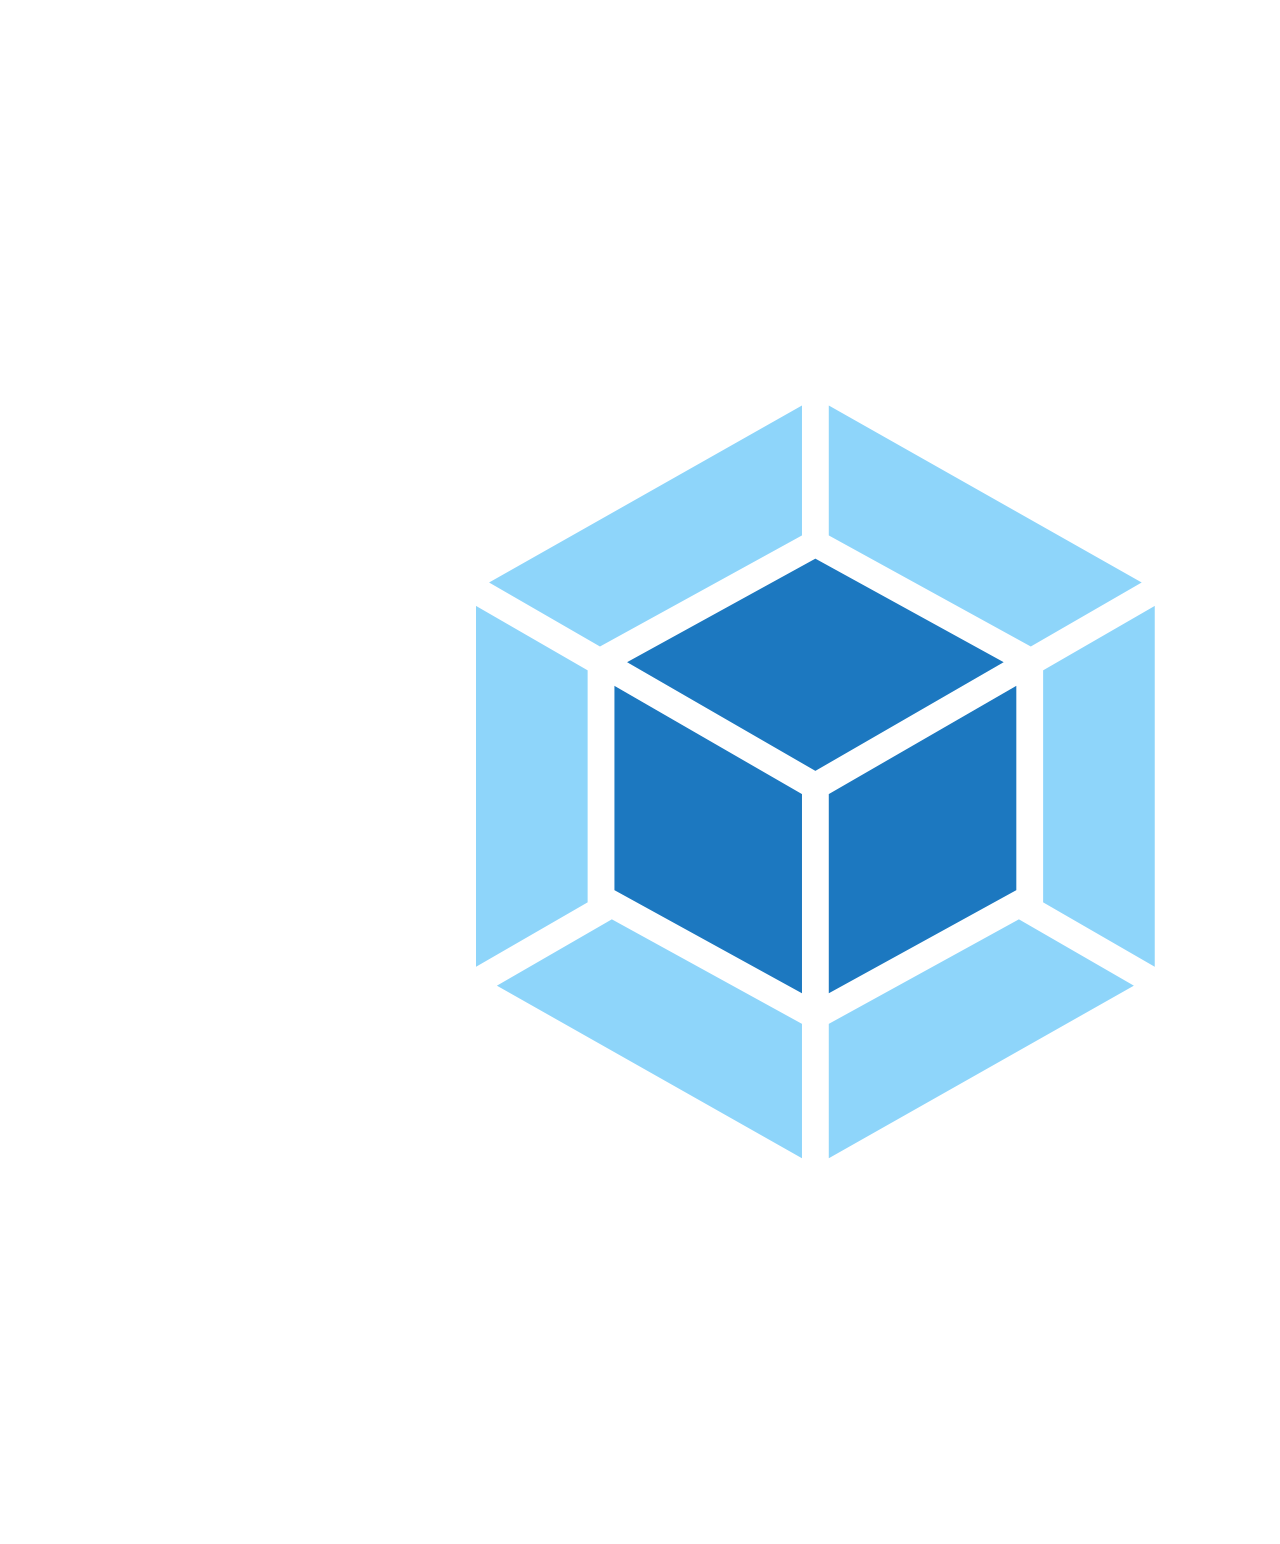
==== src/index.html @ 1ac7b66b "Inicializacion de mi proyecto" ====
<!DOCTYPE html>
<html lang="en">
  <head>
    <meta charset="UTF-8" />
    <meta http-equiv="X-UA-Compatible" content="IE=edge" />
    <meta name="viewport" content="width=device-width, initial-scale=1.0" />
    <title>Document</title>
  </head>
  <body>
    <img src="./assets/img/webpack-logo.png" />
  </body>
</html>
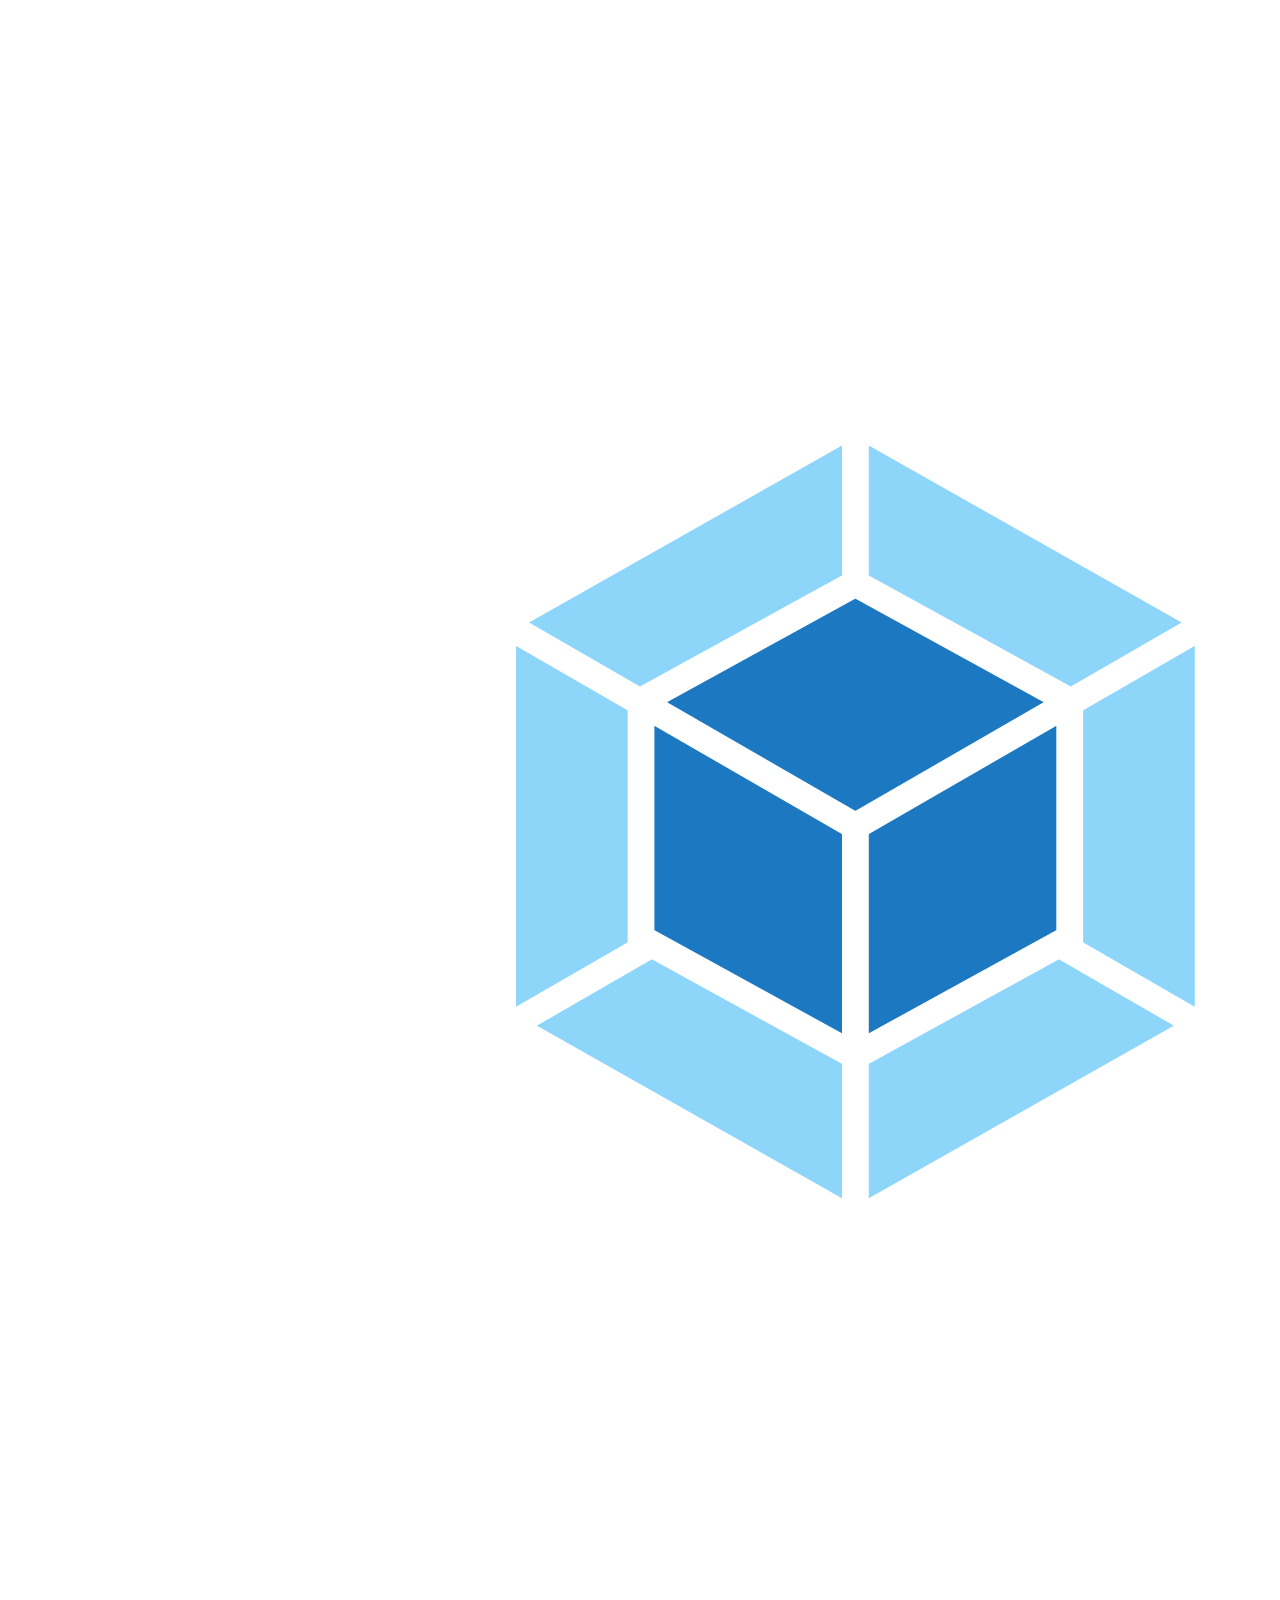
==== commit 61c39454: "Cambios para mejorar la presentacion" ====
--- a/src/index.html
+++ b/src/index.html
@@ -4,9 +4,17 @@
     <meta charset="UTF-8" />
     <meta http-equiv="X-UA-Compatible" content="IE=edge" />
     <meta name="viewport" content="width=device-width, initial-scale=1.0" />
-    <title>Document</title>
+    <link
+      href="https://cdn.jsdelivr.net/npm/bootstrap@5.1.3/dist/css/bootstrap.min.css"
+      rel="stylesheet"
+      integrity="sha384-1BmE4kWBq78iYhFldvKuhfTAU6auU8tT94WrHftjDbrCEXSU1oBoqyl2QvZ6jIW3"
+      crossorigin="anonymous"
+    />
+    <title>Wecpack -JSMT</title>
   </head>
-  <body>
-    <img src="./assets/img/webpack-logo.png" />
+  <body class="m-0 vh-100 row justify-content-center align-items-center">
+    <div class="col-auto p-5 text-center">
+      <img src="./assets/img/webpack-logo.png" />
+    </div>
   </body>
 </html>
